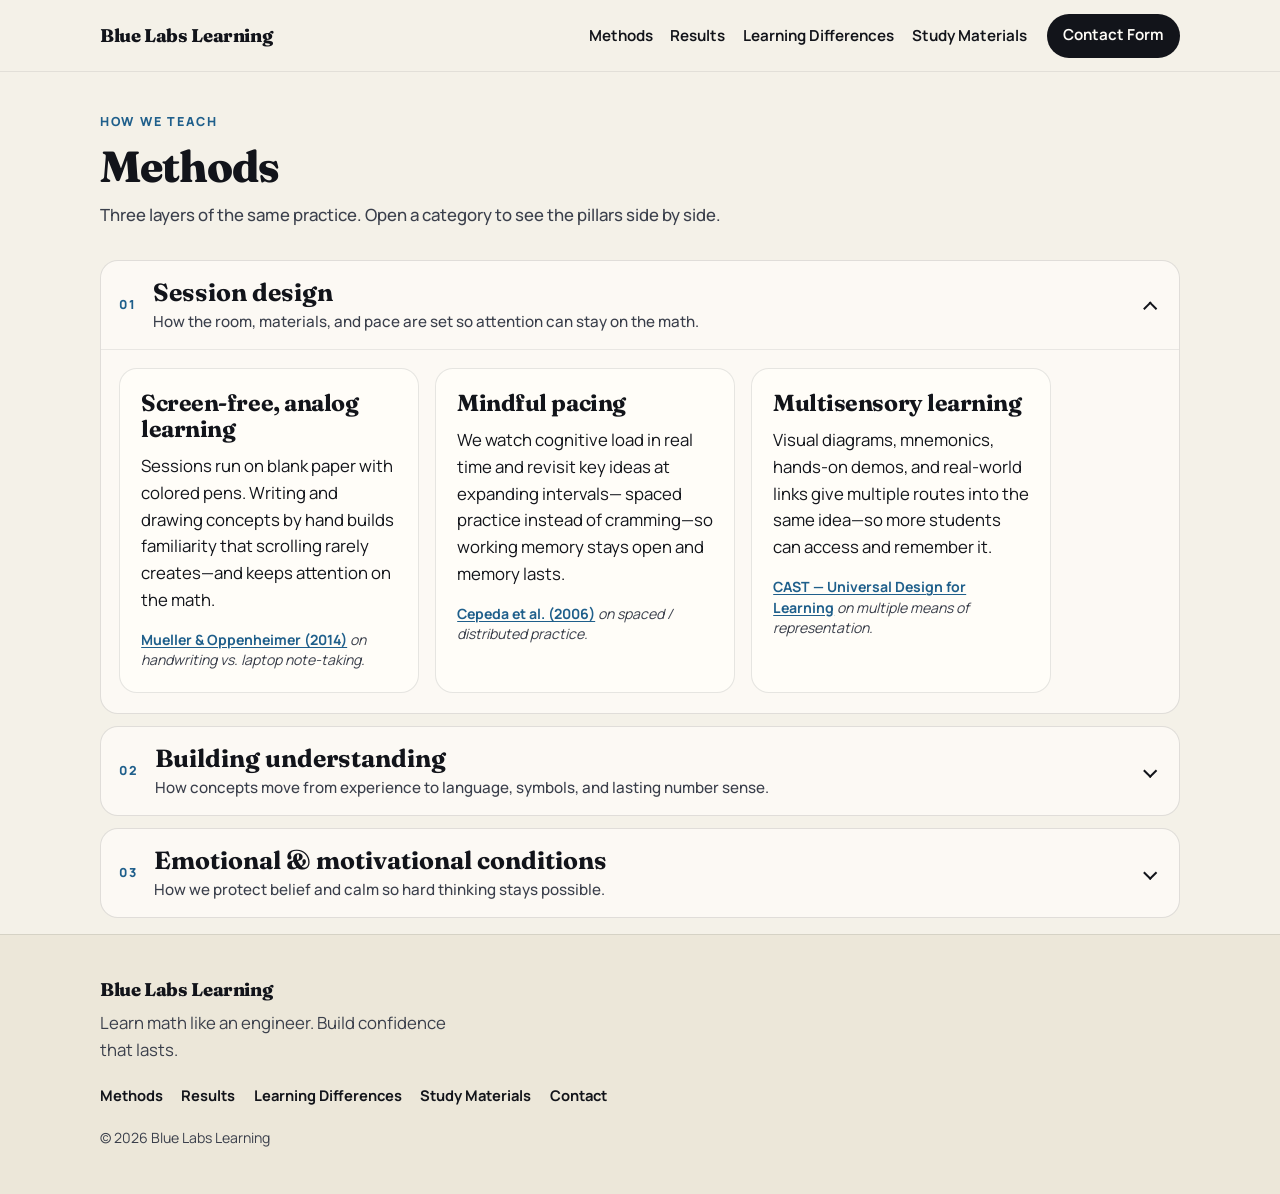
==== methods.html @ 144d9875 "Initial Blue Labs Learning site. Static homepage and methods page with path-to-fluency section, read" ====
<!doctype html>
<html lang="en">
  <head>
    <meta charset="UTF-8" />
    <meta name="viewport" content="width=device-width, initial-scale=1.0" />
    <meta
      name="description"
      content="How Blue Labs Learning teaches math: session design, building understanding, and emotional support—research-backed methods."
    />
    <title>Methods | Blue Labs Learning</title>
    <link rel="preconnect" href="https://fonts.googleapis.com" />
    <link rel="preconnect" href="https://fonts.gstatic.com" crossorigin />
    <link
      href="https://fonts.googleapis.com/css2?family=Fraunces:opsz,wght@9..144,500;9..144,700;9..144,800&family=Manrope:wght@400;500;600;700;800&display=swap"
      rel="stylesheet"
    />
    <link rel="stylesheet" href="css/styles.css" />
  </head>
  <body>
    <header class="site-header">
      <div class="shell header-inner">
        <a class="logo" href="index.html">Blue Labs Learning</a>
        <button class="nav-toggle" type="button" aria-expanded="false" aria-controls="site-nav">
          Menu
        </button>
        <nav id="site-nav" class="site-nav" aria-label="Primary">
          <ul>
            <li><a href="methods.html" aria-current="page">Methods</a></li>
            <li><a href="index.html#results">Results</a></li>
            <li><a href="index.html#learning-differences">Learning Differences</a></li>
            <li><a href="index.html#study-materials">Study Materials</a></li>
          </ul>
          <a class="btn btn-ink btn-compact" href="index.html#contact">Contact Form</a>
        </nav>
      </div>
    </header>

    <main class="shell">
      <section class="section" aria-labelledby="methods-heading" style="padding-top: 2.5rem">
        <header class="section-head">
          <p class="eyebrow">How we teach</p>
          <h1 id="methods-heading" style="font-size: clamp(1.85rem, 3.4vw, 2.75rem)">Methods</h1>
          <p class="section-lead">
            Three layers of the same practice. Open a category to see the pillars side by side.
          </p>
        </header>

        <div class="method-groups">
          <details class="method-group" open>
            <summary class="method-group-summary">
              <span class="method-group-index">01</span>
              <span class="method-group-copy">
                <span class="method-group-title">Session design</span>
                <span class="method-group-blurb">How the room, materials, and pace are set so attention can stay on the math.</span>
              </span>
              <span class="method-group-chevron" aria-hidden="true"></span>
            </summary>
            <div class="pillar-row">
              <article class="pillar">
                <h3>Screen-free, analog learning</h3>
                <p>
                  Sessions run on blank paper with colored pens. Writing and drawing concepts by hand
                  builds familiarity that scrolling rarely creates—and keeps attention on the math.
                </p>
                <p class="pillar-note">
                  <a href="https://doi.org/10.1177/0956797614524581" target="_blank" rel="noopener">Mueller &amp; Oppenheimer (2014)</a>
                  on handwriting vs. laptop note-taking.
                </p>
              </article>
              <article class="pillar">
                <h3>Mindful pacing</h3>
                <p>
                  We watch cognitive load in real time and revisit key ideas at expanding intervals—
                  spaced practice instead of cramming—so working memory stays open and memory lasts.
                </p>
                <p class="pillar-note">
                  <a href="https://www.yorku.ca/ncepeda/publications/CPVWR2006.html" target="_blank" rel="noopener">Cepeda et al. (2006)</a>
                  on spaced / distributed practice.
                </p>
              </article>
              <article class="pillar">
                <h3>Multisensory learning</h3>
                <p>
                  Visual diagrams, mnemonics, hands-on demos, and real-world links give multiple routes
                  into the same idea—so more students can access and remember it.
                </p>
                <p class="pillar-note">
                  <a href="https://www.cast.org/impact/universal-design-for-learning-udl" target="_blank" rel="noopener">CAST — Universal Design for Learning</a>
                  on multiple means of representation.
                </p>
              </article>
            </div>
          </details>

          <details class="method-group">
            <summary class="method-group-summary">
              <span class="method-group-index">02</span>
              <span class="method-group-copy">
                <span class="method-group-title">Building understanding</span>
                <span class="method-group-blurb">How concepts move from experience to language, symbols, and lasting number sense.</span>
              </span>
              <span class="method-group-chevron" aria-hidden="true"></span>
            </summary>
            <div class="pillar-row">
              <article class="pillar">
                <h3>Concrete → Abstract (CRA)</h3>
                <p>
                  We move from hands-on models to drawings and graphs, then to symbols—so notation
                  stands for something students have already built and seen.
                </p>
                <p class="pillar-note">
                  <a href="https://doi.org/10.1177/1053451214560890" target="_blank" rel="noopener">Agrawal &amp; Morin (2016)</a>
                  on the CRA instructional sequence.
                </p>
              </article>
              <article class="pillar">
                <h3>Flexible Number Sense</h3>
                <p>
                  Real-world examples give numbers a job to do—boosting motivation and helping students
                  choose strategies instead of treating math as arbitrary rules.
                </p>
                <p class="pillar-note">
                  <a href="https://www.nctm.org/Standards-and-Positions/Principles-and-Standards/" target="_blank" rel="noopener">NCTM Principles &amp; Standards</a>
                  on number and operations sense.
                </p>
              </article>
              <article class="pillar">
                <h3>Learn the Language of Mathematics</h3>
                <p>
                  Visual–verbal links help students decode notation, talk through reasoning, and feel
                  fluent in how mathematics is written, spoken, and shared in class.
                </p>
                <p class="pillar-note">
                  <a href="https://doi.org/10.1023/A:1012737223465" target="_blank" rel="noopener">Moschkovich (2002)</a>
                  on academic mathematical discourse.
                </p>
              </article>
              <article class="pillar">
                <h3>Explain it back</h3>
                <p>
                  Concepts are taught so students can restate them in plain language. If they can teach
                  it back, the idea is understood—not just memorized for the moment.
                </p>
                <p class="pillar-note">
                  <a href="https://www.scotthyoung.com/blog/the-feynman-technique-explained/" target="_blank" rel="noopener">Feynman Technique</a>
                  (after Feynman; popularized by Scott H. Young).
                </p>
              </article>
            </div>
          </details>

          <details class="method-group">
            <summary class="method-group-summary">
              <span class="method-group-index">03</span>
              <span class="method-group-copy">
                <span class="method-group-title">Emotional &amp; motivational conditions</span>
                <span class="method-group-blurb">How we protect belief and calm so hard thinking stays possible.</span>
              </span>
              <span class="method-group-chevron" aria-hidden="true"></span>
            </summary>
            <div class="pillar-row">
              <article class="pillar">
                <h3>Guided Discovery</h3>
                <p>
                  Students work problems hard enough to stretch thinking, with support that keeps
                  motivation high—discovery with scaffolding, not formulas dropped cold.
                </p>
                <p class="pillar-note">
                  <a href="https://doi.org/10.1007/s10648-012-9199-6" target="_blank" rel="noopener">Kapur (2012)</a>
                  on productive failure / guided struggle.
                </p>
              </article>
              <article class="pillar">
                <h3>Growth Mindset</h3>
                <p>
                  We dismantle “I’m not a math person,” praise strategy and effort, and treat mistakes as
                  data—building confidence students can measure in how they approach hard problems.
                </p>
                <p class="pillar-note">
                  <a href="https://www.mindsetworks.com/science/" target="_blank" rel="noopener">Dweck — Mindset research overview</a>
                  (Stanford; <em>Mindset</em>, 2006).
                </p>
              </article>
              <article class="pillar">
                <h3>Math Anxiety Support</h3>
                <p>
                  Anxiety can steal working-memory space when students need it most. Sessions stay
                  low-stress and encouraging so thinking can reopen and learning can stick.
                </p>
                <p class="pillar-note">
                  <a href="https://doi.org/10.1037/0096-3445.130.2.224" target="_blank" rel="noopener">Ashcraft &amp; Kirk (2001)</a>
                  on math anxiety and working memory.
                </p>
              </article>
            </div>
          </details>
        </div>
      </section>
    </main>

    <footer class="site-footer">
      <div class="shell footer-inner">
        <div>
          <p class="logo footer-logo">Blue Labs Learning</p>
          <p class="footer-tag">Learn math like an engineer. Build confidence that lasts.</p>
        </div>
        <nav aria-label="Footer">
          <a href="methods.html">Methods</a>
          <a href="index.html#results">Results</a>
          <a href="index.html#learning-differences">Learning Differences</a>
          <a href="index.html#study-materials">Study Materials</a>
          <a href="index.html#contact">Contact</a>
        </nav>
        <p class="copyright">© <span data-year></span> Blue Labs Learning</p>
      </div>
    </footer>
    <script src="js/script.js"></script>
  </body>
</html>
---- css/styles.css ----
:root {
  --ink: #12141a;
  --ink-soft: #3a3f4b;
  --paper: #f4f1e8;
  --paper-deep: #ebe6d8;
  --blueprint: #1f5f8b;
  --blueprint-deep: #143d5c;
  --white: #fffdf8;
  --shadow: 0 18px 40px rgba(18, 20, 26, 0.08);
  --radius: 18px;
  --shell: min(1080px, calc(100% - 2.5rem));
  --font-display: "Fraunces", Georgia, serif;
  --font-body: "Manrope", system-ui, sans-serif;
}

*,
*::before,
*::after {
  box-sizing: border-box;
}

html {
  scroll-behavior: smooth;
}

body {
  margin: 0;
  color: var(--ink);
  font-family: var(--font-body);
  font-size: 1.05rem;
  line-height: 1.6;
  background: var(--paper);
  min-height: 100vh;
}

.shell {
  width: var(--shell);
  margin-inline: auto;
}

a {
  color: inherit;
}

img {
  max-width: 100%;
  height: auto;
  display: block;
}

h1,
h2,
h3 {
  font-family: var(--font-display);
  line-height: 1.12;
  letter-spacing: -0.02em;
  margin: 0 0 0.65rem;
  font-weight: 700;
}

h1 {
  font-size: clamp(2.4rem, 6vw, 4.35rem);
  font-weight: 800;
}

h2 {
  font-size: clamp(1.85rem, 3.4vw, 2.75rem);
}

h3 {
  font-size: clamp(1.2rem, 2vw, 1.45rem);
}

p {
  margin: 0 0 1rem;
}

.eyebrow {
  margin: 0 0 0.65rem;
  font-size: 0.78rem;
  font-weight: 800;
  letter-spacing: 0.14em;
  text-transform: uppercase;
  color: var(--blueprint);
}

.section-lead,
.hero-lead {
  max-width: 65ch;
  color: var(--ink-soft);
  font-weight: 500;
}

.section {
  padding: 4.5rem 0 1rem;
}

.section-head {
  margin-bottom: 2rem;
}

/* Header */
.site-header {
  position: sticky;
  top: 0;
  z-index: 20;
  backdrop-filter: blur(10px);
  background: rgba(244, 241, 232, 0.9);
  border-bottom: 1px solid rgba(18, 20, 26, 0.08);
}

.header-inner {
  display: flex;
  align-items: center;
  justify-content: space-between;
  gap: 1rem;
  padding: 0.85rem 0;
}

.logo {
  font-family: var(--font-display);
  font-weight: 800;
  font-size: 1.15rem;
  text-decoration: none;
  letter-spacing: -0.02em;
}

.nav-toggle {
  display: none;
  border: 1.5px solid var(--ink);
  background: var(--white);
  border-radius: 999px;
  padding: 0.4rem 0.85rem;
  font: inherit;
  font-weight: 700;
  cursor: pointer;
}

.site-nav {
  display: flex;
  align-items: center;
  gap: 1.25rem;
}

.site-nav ul {
  display: flex;
  gap: 1.1rem;
  list-style: none;
  margin: 0;
  padding: 0;
}

.site-nav a {
  text-decoration: none;
  font-weight: 650;
  font-size: 0.95rem;
}

.site-nav a:hover {
  color: var(--blueprint);
}

/* Buttons */
.btn {
  display: inline-flex;
  align-items: center;
  justify-content: center;
  gap: 0.35rem;
  border-radius: 999px;
  padding: 0.78rem 1.25rem;
  font-weight: 800;
  text-decoration: none;
  border: 1.5px solid transparent;
  cursor: pointer;
  transition: transform 160ms ease, background 160ms ease, color 160ms ease;
}

.btn:hover {
  transform: translateY(-2px);
}

.btn-primary {
  background: var(--blueprint-deep);
  color: var(--white);
}

.btn-ghost {
  background: transparent;
  border-color: var(--ink);
  color: var(--ink);
}

.btn-ink {
  background: var(--ink);
  color: var(--white);
}

.btn-compact {
  padding: 0.55rem 0.95rem;
  font-size: 0.88rem;
}

.button-row {
  display: flex;
  flex-wrap: wrap;
  gap: 0.75rem;
  margin-top: 1.5rem;
}

/* Hero */
.hero {
  padding: 3.25rem 0 1.75rem;
  background: var(--paper);
}

.hero-layout {
  display: grid;
  grid-template-columns: minmax(0, 1.2fr) minmax(0, 0.8fr);
  gap: 2rem;
  align-items: center;
}

.hero-sub {
  font-family: var(--font-display);
  font-size: clamp(1.2rem, 2.4vw, 1.7rem);
  font-weight: 500;
  color: var(--blueprint-deep);
  margin: 0.35rem 0 1rem;
  max-width: 28ch;
}

.hero-lead {
  font-size: 1.08rem;
}

.hero-art {
  display: grid;
  place-items: center;
}

.hero-emblem {
  width: min(100%, 480px);
  height: auto;
  border-radius: 14px;
  filter: grayscale(1);
}

/* Validation */
.validation {
  padding: 0.35rem 0 2rem;
}

.validation-list {
  list-style: none;
  margin: 0;
  padding: 1.35rem 1.25rem;
  display: grid;
  grid-template-columns: repeat(4, 1fr);
  gap: 1rem;
  background: rgba(255, 253, 248, 0.88);
  border: 1px solid rgba(18, 20, 26, 0.12);
  border-radius: var(--radius);
  box-shadow: var(--shadow);
}

.validation-list li {
  display: grid;
  gap: 0.4rem;
  align-content: start;
  justify-items: start;
}

.validation-list strong {
  font-family: var(--font-display);
  font-size: 1.1rem;
  font-weight: 700;
}

.validation-list span {
  color: var(--ink-soft);
  font-size: 0.92rem;
}

.hand-icon {
  width: 3.5rem;
  height: 3.5rem;
  object-fit: contain;
  object-position: center;
  margin-bottom: 0.15rem;
  display: block;
}

/* Stages */
.stage-grid {
  display: grid;
  grid-template-columns: repeat(3, 1fr);
  gap: 1rem;
}

.stage-card {
  background: rgba(255, 253, 248, 0.9);
  border: 1px solid rgba(18, 20, 26, 0.12);
  border-radius: var(--radius);
  padding: 1.35rem 1.25rem 1.4rem;
  box-shadow: var(--shadow);
}

.stage-meta {
  margin: 0 0 0.55rem;
  font-size: 0.78rem;
  font-weight: 800;
  letter-spacing: 0.08em;
  text-transform: uppercase;
  color: var(--blueprint);
}

.stage-card p {
  color: var(--ink-soft);
}

.stage-card ul {
  margin: 0.85rem 0 0;
  padding-left: 1.1rem;
  color: var(--ink);
  font-weight: 600;
  font-size: 0.95rem;
}

.stage-card li + li {
  margin-top: 0.35rem;
}

/* Homepage method path */
.method-path-wrap {
  position: relative;
  margin: 0 0 2.25rem;
}

.method-path {
  list-style: none;
  margin: 0;
  padding: 1.1rem 0 0.5rem;
  display: grid;
  grid-template-columns: repeat(5, 1fr);
  gap: 0.75rem;
  position: relative;
  z-index: 1;
}

.method-path-trail {
  position: absolute;
  pointer-events: none;
  z-index: 0;
  overflow: visible;
}

.method-path-trail path {
  fill: none;
  stroke: rgba(18, 20, 26, 0.38);
  stroke-width: 2.4;
  stroke-dasharray: 5 9;
  stroke-linecap: round;
  stroke-linejoin: round;
}

.method-path-trail-h {
  display: block;
  left: 1%;
  width: 98%;
  top: 0.2rem;
  height: 4.6rem;
}

.method-path-trail-v {
  display: none;
}

.method-path-stop {
  position: relative;
  z-index: 1;
  display: grid;
  justify-items: center;
  gap: 0.45rem;
  text-align: center;
}

.method-path-num {
  width: 2.1rem;
  height: 2.1rem;
  border-radius: 50%;
  display: grid;
  place-items: center;
  background: var(--white);
  border: 2px solid var(--ink);
  font-family: var(--font-display);
  font-weight: 700;
  font-size: 0.95rem;
  line-height: 1;
}

.method-path-icon {
  width: 2.75rem;
  height: 2.75rem;
  object-fit: contain;
}

.method-path-title {
  font-family: var(--font-display);
  font-size: 0.95rem;
  font-weight: 700;
  line-height: 1.2;
  max-width: 9ch;
}

.method-detail-list {
  list-style: none;
  margin: 0 0 1.5rem;
  padding: 0;
  display: grid;
  gap: 1.15rem;
}

.method-detail-list li {
  padding: 0 0 1.15rem;
  border-bottom: 1px solid rgba(18, 20, 26, 0.12);
}

.method-detail-list li:last-child {
  border-bottom: 0;
  padding-bottom: 0;
}

.method-detail-list h3 {
  display: flex;
  align-items: center;
  gap: 0.65rem;
  margin-bottom: 0.4rem;
}

.method-detail-num {
  flex: 0 0 auto;
  width: 1.7rem;
  height: 1.7rem;
  border-radius: 50%;
  display: grid;
  place-items: center;
  border: 1.5px solid var(--ink);
  font-size: 0.85rem;
  font-weight: 700;
  line-height: 1;
}

.method-detail-list p {
  margin: 0;
  color: var(--ink-soft);
  max-width: 68ch;
}

/* Methods page accordion */
.method-groups {
  display: grid;
  gap: 0.75rem;
}

.method-group {
  border: 1px solid rgba(18, 20, 26, 0.12);
  border-radius: var(--radius);
  background: rgba(255, 253, 248, 0.72);
  overflow: hidden;
}

.method-group-summary {
  list-style: none;
  cursor: pointer;
  display: grid;
  grid-template-columns: auto 1fr auto;
  gap: 0.85rem 1rem;
  align-items: center;
  padding: 1.05rem 1.15rem;
}

.method-group-summary::-webkit-details-marker {
  display: none;
}

.method-group-index {
  font-size: 0.78rem;
  font-weight: 800;
  letter-spacing: 0.14em;
  text-transform: uppercase;
  color: var(--blueprint);
}

.method-group-copy {
  display: grid;
  gap: 0.2rem;
  min-width: 0;
}

.method-group-title {
  font-family: var(--font-display);
  font-size: clamp(1.2rem, 2.2vw, 1.55rem);
  font-weight: 700;
  line-height: 1.2;
}

.method-group-blurb {
  color: var(--ink-soft);
  font-size: 0.95rem;
  font-weight: 500;
  line-height: 1.4;
}

.method-group-chevron {
  width: 0.65rem;
  height: 0.65rem;
  border-right: 2px solid var(--ink);
  border-bottom: 2px solid var(--ink);
  transform: rotate(45deg);
  transition: transform 160ms ease;
  margin-right: 0.35rem;
}

.method-group[open] .method-group-chevron {
  transform: rotate(-135deg);
  margin-top: 0.35rem;
}

.method-group[open] .method-group-summary {
  border-bottom: 1px solid rgba(18, 20, 26, 0.08);
}

.pillar-row {
  display: flex;
  gap: 1rem;
  padding: 1.1rem 1.15rem 1.25rem;
  overflow-x: auto;
  scroll-snap-type: x mandatory;
  -webkit-overflow-scrolling: touch;
}

.pillar-row .pillar {
  flex: 0 0 min(300px, 78vw);
  scroll-snap-align: start;
  background: var(--white);
}

/* Pillars */
.pillar-grid {
  display: grid;
  grid-template-columns: repeat(2, 1fr);
  gap: 1rem;
}

.pillar {
  padding: 1.35rem 1.3rem;
  border-radius: var(--radius);
  background: rgba(255, 253, 248, 0.86);
  border: 1px solid rgba(18, 20, 26, 0.1);
}

.pillar p:last-child {
  margin-bottom: 0;
}

.pillar-note {
  font-size: 0.88rem;
  color: var(--ink-soft);
  font-style: italic;
  line-height: 1.45;
}

.pillar-note a {
  color: var(--blueprint);
  font-style: normal;
  font-weight: 700;
  text-underline-offset: 2px;
}

.pillar-note a:hover {
  color: var(--blueprint-deep);
}

/* Full-width latter sections */
.full-band {
  width: 100%;
  max-width: none;
  padding: 3.5rem 0;
  margin-top: 2rem;
  background: rgba(255, 253, 248, 0.55);
  border-top: 1px solid rgba(18, 20, 26, 0.08);
  border-bottom: 1px solid rgba(18, 20, 26, 0.08);
}

.full-band + .full-band {
  margin-top: 0;
  border-top: 0;
}

.materials-band,
.contact-band {
  background: rgba(235, 230, 216, 0.42);
}

.testimonials-band {
  background: rgba(255, 253, 248, 0.58);
}


/* LD callout — original two-column band */
.band {
  padding-top: 3rem;
}

.band-grid {
  display: grid;
  grid-template-columns: 1.35fr 0.65fr;
  gap: 1.5rem;
  align-items: center;
  padding: 1.75rem 1.5rem;
  border-radius: calc(var(--radius) + 4px);
  background: linear-gradient(135deg, rgba(31, 95, 139, 0.1), rgba(255, 253, 248, 0.92));
  border: 1px solid rgba(31, 95, 139, 0.2);
  max-width: none;
  width: 100%;
}

.band-grid-copy {
  grid-template-columns: 1fr;
}

.band-grid .photo-placeholder {
  max-width: 220px;
  margin-inline: auto;
  width: 100%;
}

/* Tutor — copy left, photo right */
.tutor-panel {
  display: grid;
  grid-template-columns: 1fr 220px;
  gap: 1.5rem;
  align-items: center;
  padding: 1.6rem 1.5rem;
  border-radius: var(--radius);
  background: var(--white);
  border: 1px solid rgba(18, 20, 26, 0.12);
  box-shadow: var(--shadow);
  max-width: none;
  width: 100%;
}

.photo-placeholder {
  aspect-ratio: 4 / 5;
  width: 100%;
  border-radius: 14px;
  border: 2px dashed rgba(18, 20, 26, 0.35);
  background: repeating-linear-gradient(
    -45deg,
    rgba(31, 95, 139, 0.06),
    rgba(31, 95, 139, 0.06) 8px,
    rgba(255, 253, 248, 0.9) 8px,
    rgba(255, 253, 248, 0.9) 16px
  );
  display: grid;
  place-items: center;
  color: var(--ink-soft);
  font-weight: 800;
  letter-spacing: 0.08em;
  text-transform: uppercase;
  font-size: 0.8rem;
}

.tutor-role {
  margin-top: -0.25rem;
  font-weight: 700;
  color: var(--blueprint);
}

/* Testimonials */
.quote-grid {
  display: grid;
  grid-template-columns: repeat(3, 1fr);
  gap: 1rem;
  width: 100%;
}

.quote-card {
  margin: 0;
  padding: 1.25rem 1.2rem;
  border-radius: var(--radius);
  background: var(--white);
  border: 1px solid rgba(18, 20, 26, 0.12);
  box-shadow: var(--shadow);
}

.quote-card p {
  font-family: var(--font-display);
  font-size: 1.12rem;
  font-weight: 500;
  line-height: 1.35;
  margin: 0 0 0.85rem;
}

.quote-card footer {
  color: var(--ink-soft);
  font-size: 0.9rem;
  font-weight: 650;
}

/* Contact — full shell width after study materials */
.contact-form {
  width: 100%;
  max-width: none;
  padding: 1.5rem;
  border-radius: var(--radius);
  background: rgba(255, 253, 248, 0.95);
  border: 1px solid rgba(18, 20, 26, 0.12);
  box-shadow: var(--shadow);
}

.form-grid {
  display: grid;
  grid-template-columns: 1fr 1fr;
  gap: 0.95rem 1rem;
  margin-bottom: 1.15rem;
}

.form-grid label,
.form-grid fieldset {
  display: grid;
  gap: 0.35rem;
  font-weight: 700;
  font-size: 0.92rem;
}

.span-2 {
  grid-column: 1 / -1;
}

.form-grid input,
.form-grid select,
.form-grid textarea {
  width: 100%;
  border: 1.5px solid rgba(18, 20, 26, 0.22);
  border-radius: 10px;
  padding: 0.65rem 0.75rem;
  font: inherit;
  font-weight: 500;
  background: #fff;
  color: var(--ink);
}

.form-grid fieldset {
  border: 0;
  margin: 0;
  padding: 0;
}

.form-grid legend {
  font-weight: 700;
  margin-bottom: 0.35rem;
}

.choice-row {
  display: flex;
  flex-wrap: wrap;
  gap: 0.65rem 1rem;
}

.choice {
  display: inline-flex !important;
  align-items: center;
  gap: 0.4rem;
  font-weight: 600 !important;
  grid-template-columns: none !important;
}

.form-note {
  margin: 0.75rem 0 0;
  color: var(--ink-soft);
  font-size: 0.92rem;
}

/* Footer */
.site-footer {
  padding: 2.5rem 0 2.75rem;
  border-top: 1px solid rgba(18, 20, 26, 0.1);
  background: rgba(235, 230, 216, 0.85);
}

.footer-inner {
  display: grid;
  gap: 1.25rem;
}

.footer-logo {
  margin: 0 0 0.35rem;
}

.footer-tag {
  margin: 0;
  color: var(--ink-soft);
  max-width: 36ch;
}

.site-footer nav {
  display: flex;
  flex-wrap: wrap;
  gap: 0.75rem 1.15rem;
}

.site-footer nav a {
  text-decoration: none;
  font-weight: 700;
  font-size: 0.92rem;
}

.copyright {
  margin: 0;
  font-size: 0.88rem;
  color: var(--ink-soft);
}

@media (max-width: 900px) {
  .nav-toggle {
    display: inline-flex;
  }

  .site-nav {
    display: none;
    position: absolute;
    left: 1.25rem;
    right: 1.25rem;
    top: calc(100% + 0.35rem);
    flex-direction: column;
    align-items: stretch;
    gap: 0.85rem;
    padding: 1rem;
    background: var(--white);
    border: 1px solid rgba(18, 20, 26, 0.12);
    border-radius: 14px;
    box-shadow: var(--shadow);
  }

  .site-nav.open {
    display: flex;
  }

  .site-nav ul {
    flex-direction: column;
    gap: 0.65rem;
  }

  .validation-list {
    grid-template-columns: 1fr 1fr;
  }

  .method-path {
    grid-template-columns: 1fr;
    gap: 1.1rem;
    padding: 0.35rem 0 0.35rem 0.35rem;
  }

  .method-path-trail-h {
    display: none;
  }

  .method-path-trail-v {
    display: block;
    left: 0.15rem;
    top: 0.5rem;
    bottom: 0.5rem;
    width: 2.6rem;
    height: auto;
  }

  .method-path-stop {
    grid-template-columns: 2.1rem 2.75rem 1fr;
    justify-items: start;
    align-items: center;
    text-align: left;
    gap: 0.75rem;
  }

  .method-path-title {
    max-width: none;
  }

  .hero-layout,
  .stage-grid,
  .pillar-grid,
  .quote-grid,
  .form-grid,
  .band-grid,
  .tutor-panel {
    grid-template-columns: 1fr;
  }

  .band-grid .photo-placeholder,
  .tutor-panel .photo-placeholder {
    max-width: 220px;
    justify-self: start;
  }
}

@media (prefers-reduced-motion: reduce) {
  html {
    scroll-behavior: auto;
  }

  .btn:hover {
    transform: none;
  }
}
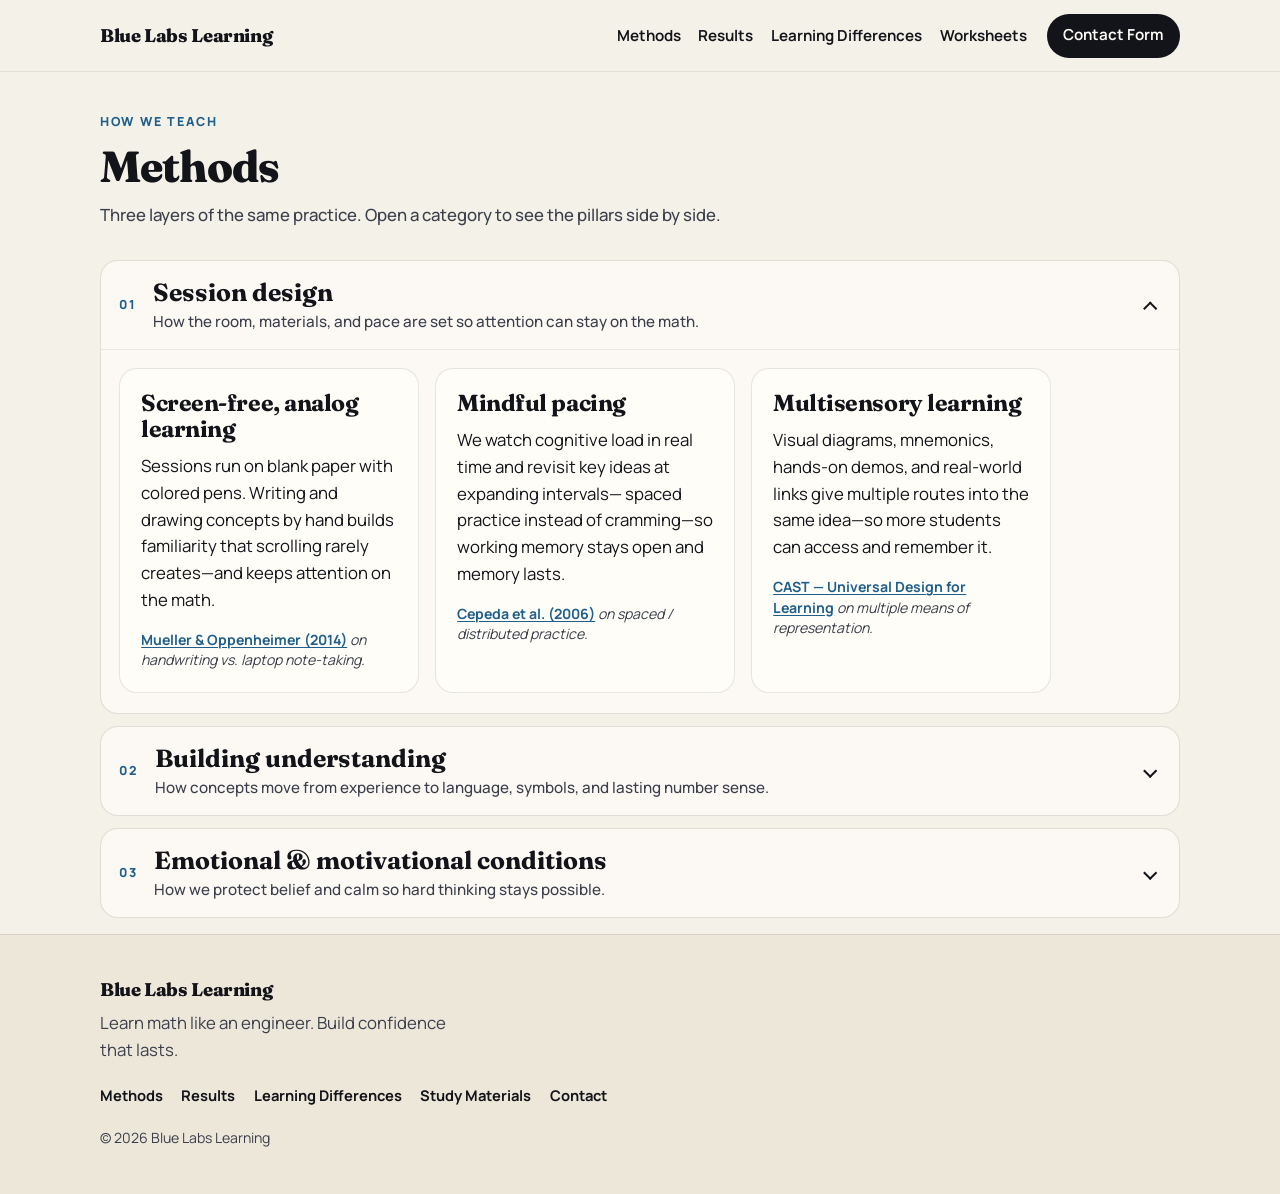
==== commit 10dfc8b7: "Add worksheets page and refresh homepage methods, hero, and materials. Co-authored-by: Cursor <curso" ====
--- a/methods.html
+++ b/methods.html
@@ -28,7 +28,7 @@
             <li><a href="methods.html" aria-current="page">Methods</a></li>
             <li><a href="index.html#results">Results</a></li>
             <li><a href="index.html#learning-differences">Learning Differences</a></li>
-            <li><a href="index.html#study-materials">Study Materials</a></li>
+            <li><a href="worksheets.html">Worksheets</a></li>
           </ul>
           <a class="btn btn-ink btn-compact" href="index.html#contact">Contact Form</a>
         </nav>
--- a/css/styles.css
+++ b/css/styles.css
@@ -330,6 +330,30 @@
   margin-top: 0.35rem;
 }
 
+.stage-worksheets {
+  margin: 1rem 0 0;
+  padding-top: 0.85rem;
+  border-top: 1px solid rgba(18, 20, 26, 0.1);
+  font-size: 0.88rem;
+  font-weight: 600;
+}
+
+.stage-worksheets a {
+  text-decoration: none;
+  color: var(--blueprint);
+}
+
+.stage-worksheets a:hover {
+  color: var(--blueprint-deep);
+  text-decoration: underline;
+  text-underline-offset: 2px;
+}
+
+.stage-worksheets-sep {
+  margin: 0 0.35rem;
+  color: rgba(18, 20, 26, 0.35);
+}
+
 /* Homepage method path */
 .method-path-wrap {
   position: relative;
@@ -367,8 +391,8 @@
   display: block;
   left: 1%;
   width: 98%;
-  top: 0.2rem;
-  height: 4.6rem;
+  top: 5.85rem;
+  height: 3.2rem;
 }
 
 .method-path-trail-v {
@@ -380,13 +404,20 @@
   z-index: 1;
   display: grid;
   justify-items: center;
-  gap: 0.45rem;
+  gap: 0.55rem;
   text-align: center;
 }
 
+.method-path-marker {
+  display: flex;
+  flex-direction: column;
+  align-items: center;
+  gap: 0.4rem;
+}
+
 .method-path-num {
-  width: 2.1rem;
-  height: 2.1rem;
+  width: 2.35rem;
+  height: 2.35rem;
   border-radius: 50%;
   display: grid;
   place-items: center;
@@ -399,8 +430,8 @@
 }
 
 .method-path-icon {
-  width: 2.75rem;
-  height: 2.75rem;
+  width: 5.25rem;
+  height: 5.25rem;
   object-fit: contain;
 }
 
@@ -451,9 +482,32 @@
 }
 
 .method-detail-list p {
-  margin: 0;
-  color: var(--ink-soft);
-  max-width: 68ch;
+  margin: 0 0 0.55rem;
+  color: var(--ink-soft);
+}
+
+.method-detail-list p:last-child {
+  margin-bottom: 0;
+}
+
+.method-detail-list .method-detail-acronym {
+  margin: -0.15rem 0 0.55rem;
+  font-size: 0.88rem;
+  font-weight: 700;
+  letter-spacing: 0.02em;
+  color: var(--blueprint);
+}
+
+.method-detail-list .pillar-note {
+  margin-top: 0.15rem;
+  font-size: 0.84rem;
+  font-weight: 400;
+  color: rgba(58, 63, 75, 0.72);
+}
+
+.method-detail-list .pillar-note a {
+  font-weight: 600;
+  color: rgba(31, 95, 139, 0.85);
 }
 
 /* Methods page accordion */
@@ -604,6 +658,55 @@
 
 .testimonials-band {
   background: rgba(255, 253, 248, 0.58);
+}
+
+.worksheet-grid {
+  display: grid;
+  gap: 1.25rem;
+  margin-bottom: 2rem;
+}
+
+.worksheet-band {
+  padding: 1.35rem 1.25rem 1.4rem;
+  border-radius: var(--radius);
+  background: rgba(255, 253, 248, 0.9);
+  border: 1px solid rgba(18, 20, 26, 0.12);
+  box-shadow: var(--shadow);
+}
+
+.worksheet-band h2 {
+  font-size: clamp(1.2rem, 2vw, 1.45rem);
+}
+
+.worksheet-links {
+  margin: 0.75rem 0 0;
+  padding-left: 1.1rem;
+  font-weight: 600;
+}
+
+.worksheet-links a {
+  color: var(--blueprint);
+  text-decoration: none;
+}
+
+.worksheet-links a:hover {
+  text-decoration: underline;
+  text-underline-offset: 2px;
+}
+
+.worksheet-shop-note {
+  margin: 0.85rem 0 0;
+  font-size: 0.88rem;
+  font-weight: 600;
+}
+
+.worksheet-shop-note a {
+  color: var(--ink-soft);
+  text-decoration: none;
+}
+
+.worksheet-shop-note a:hover {
+  color: var(--blueprint);
 }
 
 
@@ -763,17 +866,24 @@
 }
 
 .choice-row {
-  display: flex;
-  flex-wrap: wrap;
-  gap: 0.65rem 1rem;
+  display: grid;
+  grid-template-columns: repeat(3, 1fr);
+  gap: 0.65rem;
+  width: 100%;
 }
 
 .choice {
   display: inline-flex !important;
   align-items: center;
+  justify-content: center;
   gap: 0.4rem;
   font-weight: 600 !important;
   grid-template-columns: none !important;
+  width: 100%;
+  padding: 0.65rem 0.75rem;
+  border: 1.5px solid rgba(18, 20, 26, 0.22);
+  border-radius: 10px;
+  background: #fff;
 }
 
 .form-note {
@@ -868,17 +978,17 @@
 
   .method-path-trail-v {
     display: block;
-    left: 0.15rem;
-    top: 0.5rem;
-    bottom: 0.5rem;
+    left: 2.4rem;
+    top: 1.5rem;
+    bottom: 1.5rem;
     width: 2.6rem;
     height: auto;
   }
 
   .method-path-stop {
-    grid-template-columns: 2.1rem 2.75rem 1fr;
+    grid-template-columns: 5.25rem 1fr;
     justify-items: start;
-    align-items: center;
+    align-items: start;
     text-align: left;
     gap: 0.75rem;
   }
@@ -897,6 +1007,10 @@
     grid-template-columns: 1fr;
   }
 
+  .choice-row {
+    grid-template-columns: 1fr;
+  }
+
   .band-grid .photo-placeholder,
   .tutor-panel .photo-placeholder {
     max-width: 220px;
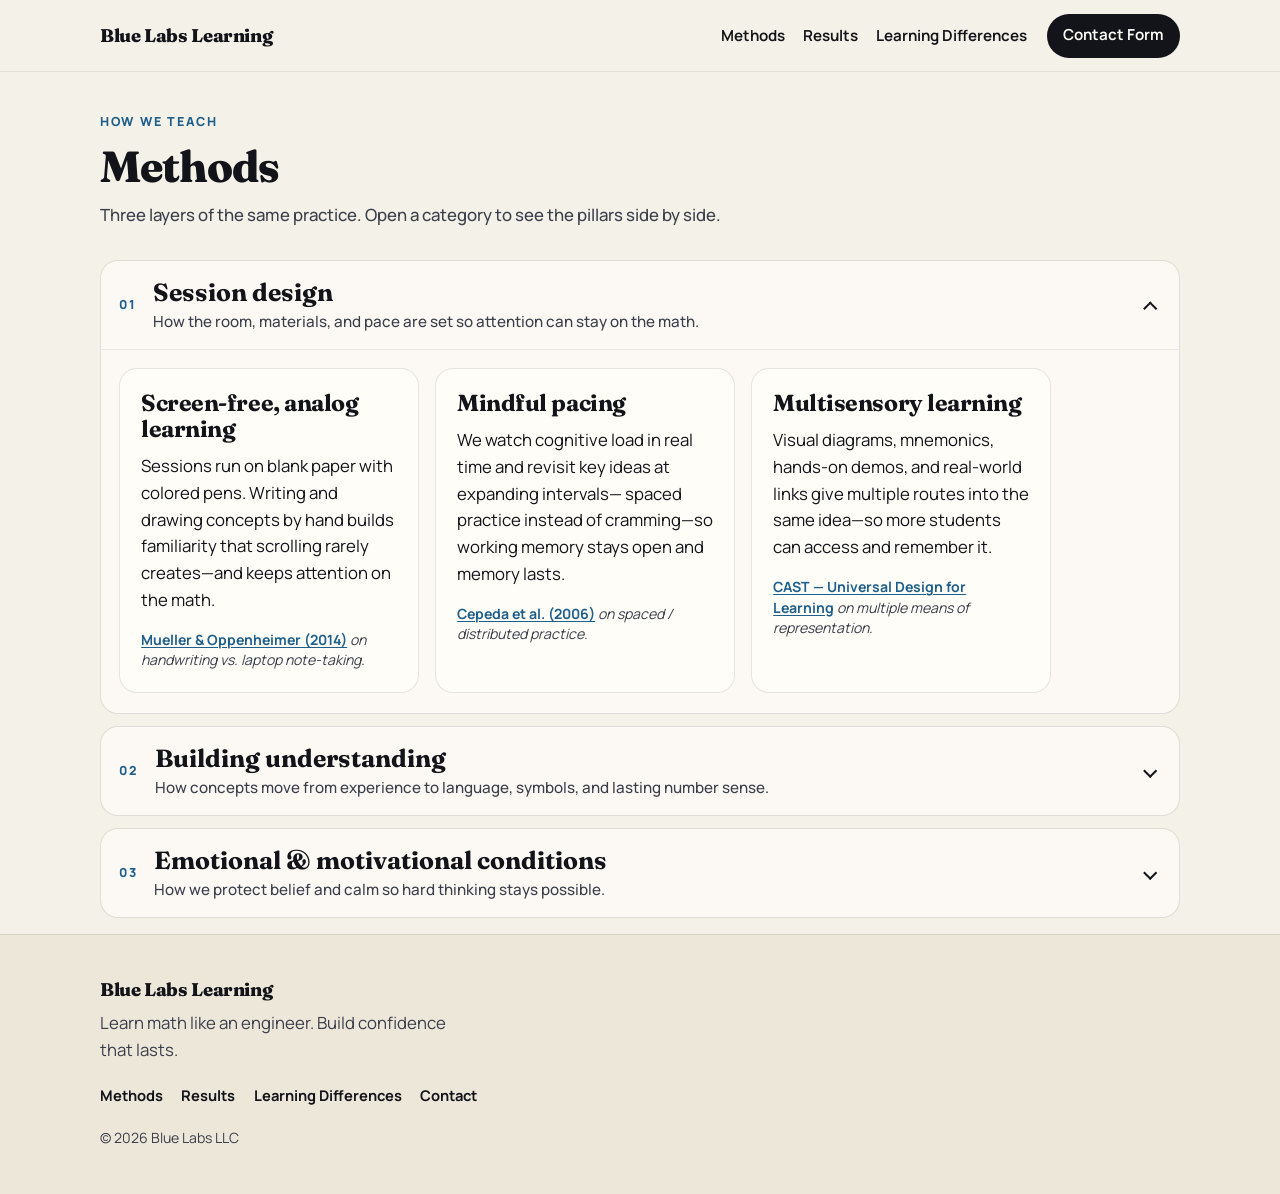
==== commit fd70085b: "Update homepage with tutor polaroid, bio, testimonials, and contact email. Co-authored-by: Cursor <c" ====
--- a/methods.html
+++ b/methods.html
@@ -28,7 +28,6 @@
             <li><a href="methods.html" aria-current="page">Methods</a></li>
             <li><a href="index.html#results">Results</a></li>
             <li><a href="index.html#learning-differences">Learning Differences</a></li>
-            <li><a href="worksheets.html">Worksheets</a></li>
           </ul>
           <a class="btn btn-ink btn-compact" href="index.html#contact">Contact Form</a>
         </nav>
@@ -208,10 +207,9 @@
           <a href="methods.html">Methods</a>
           <a href="index.html#results">Results</a>
           <a href="index.html#learning-differences">Learning Differences</a>
-          <a href="index.html#study-materials">Study Materials</a>
           <a href="index.html#contact">Contact</a>
         </nav>
-        <p class="copyright">© <span data-year></span> Blue Labs Learning</p>
+        <p class="copyright">© <span data-year></span> Blue Labs LLC</p>
       </div>
     </footer>
     <script src="js/script.js"></script>
--- a/css/styles.css
+++ b/css/styles.css
@@ -245,6 +245,13 @@
   filter: grayscale(1);
 }
 
+.hero-polaroid {
+  width: min(100%, 420px);
+  height: auto;
+  display: block;
+  filter: drop-shadow(0 10px 22px rgba(18, 20, 26, 0.16));
+}
+
 /* Validation */
 .validation {
   padding: 0.35rem 0 2rem;
@@ -741,9 +748,9 @@
 /* Tutor — copy left, photo right */
 .tutor-panel {
   display: grid;
-  grid-template-columns: 1fr 220px;
-  gap: 1.5rem;
-  align-items: center;
+  grid-template-columns: 1fr minmax(220px, 280px);
+  gap: 1.75rem;
+  align-items: start;
   padding: 1.6rem 1.5rem;
   border-radius: var(--radius);
   background: var(--white);
@@ -751,6 +758,13 @@
   box-shadow: var(--shadow);
   max-width: none;
   width: 100%;
+}
+
+.tutor-photo {
+  width: 100%;
+  height: auto;
+  display: block;
+  filter: drop-shadow(0 10px 22px rgba(18, 20, 26, 0.16));
 }
 
 .photo-placeholder {
@@ -780,12 +794,29 @@
   color: var(--blueprint);
 }
 
+.tutor-copy p:not(.tutor-role) {
+  margin: 0.7rem 0 0;
+}
+
 /* Testimonials */
-.quote-grid {
-  display: grid;
-  grid-template-columns: repeat(3, 1fr);
+.quote-carousel {
+  display: grid;
+  grid-template-columns: auto 1fr auto;
+  gap: 0.65rem;
+  align-items: center;
+  width: 100%;
+}
+
+.quote-viewport {
+  overflow: hidden;
+  min-width: 0;
+  container-type: inline-size;
+}
+
+.quote-track {
+  display: flex;
   gap: 1rem;
-  width: 100%;
+  transition: transform 0.4s ease;
 }
 
 .quote-card {
@@ -795,6 +826,8 @@
   background: var(--white);
   border: 1px solid rgba(18, 20, 26, 0.12);
   box-shadow: var(--shadow);
+  flex: 0 0 calc((100cqi - 2rem) / 3);
+  min-width: 0;
 }
 
 .quote-card p {
@@ -809,6 +842,32 @@
   color: var(--ink-soft);
   font-size: 0.9rem;
   font-weight: 650;
+}
+
+.quote-nav {
+  width: 2.35rem;
+  height: 2.35rem;
+  border-radius: 999px;
+  border: 1.5px solid rgba(18, 20, 26, 0.22);
+  background: var(--white);
+  color: var(--ink);
+  font-size: 1.85rem;
+  line-height: 1;
+  display: grid;
+  place-items: center;
+  cursor: pointer;
+  padding: 0 0 0.15rem;
+  box-shadow: var(--shadow);
+}
+
+.quote-nav:hover:not(:disabled) {
+  border-color: var(--blueprint);
+  color: var(--blueprint);
+}
+
+.quote-nav:disabled {
+  opacity: 0.35;
+  cursor: default;
 }
 
 /* Contact — full shell width after study materials */
@@ -890,6 +949,17 @@
   margin: 0.75rem 0 0;
   color: var(--ink-soft);
   font-size: 0.92rem;
+}
+
+.form-note a {
+  color: var(--blueprint);
+  font-weight: 700;
+  text-decoration: none;
+}
+
+.form-note a:hover {
+  text-decoration: underline;
+  text-underline-offset: 2px;
 }
 
 /* Footer */
@@ -1000,20 +1070,24 @@
   .hero-layout,
   .stage-grid,
   .pillar-grid,
-  .quote-grid,
   .form-grid,
   .band-grid,
   .tutor-panel {
     grid-template-columns: 1fr;
   }
 
+  .quote-card {
+    flex-basis: 100cqi;
+  }
+
   .choice-row {
     grid-template-columns: 1fr;
   }
 
   .band-grid .photo-placeholder,
-  .tutor-panel .photo-placeholder {
-    max-width: 220px;
+  .tutor-panel .photo-placeholder,
+  .tutor-panel .tutor-photo {
+    max-width: 280px;
     justify-self: start;
   }
 }
@@ -1023,7 +1097,7 @@
     scroll-behavior: auto;
   }
 
-  .btn:hover {
-    transform: none;
-  }
-}
+  .quote-track {
+    transition: none;
+  }
+}
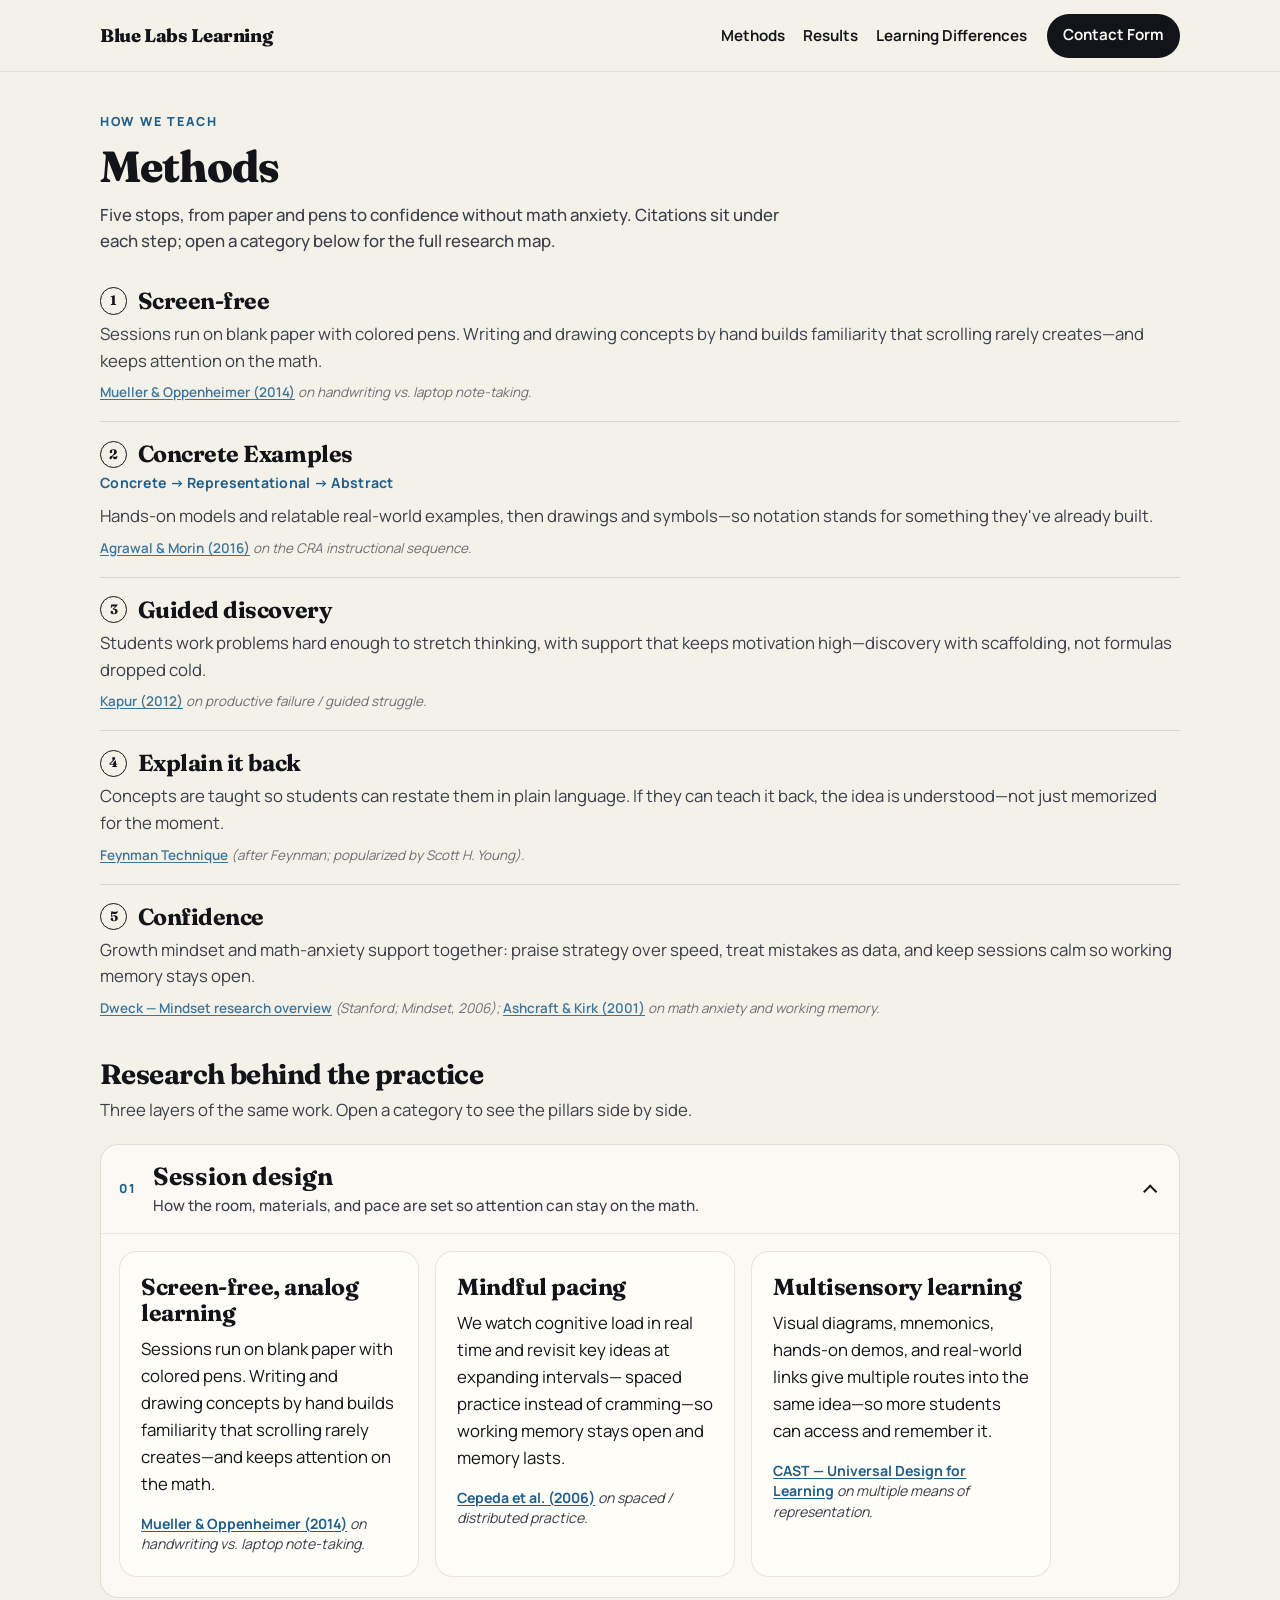
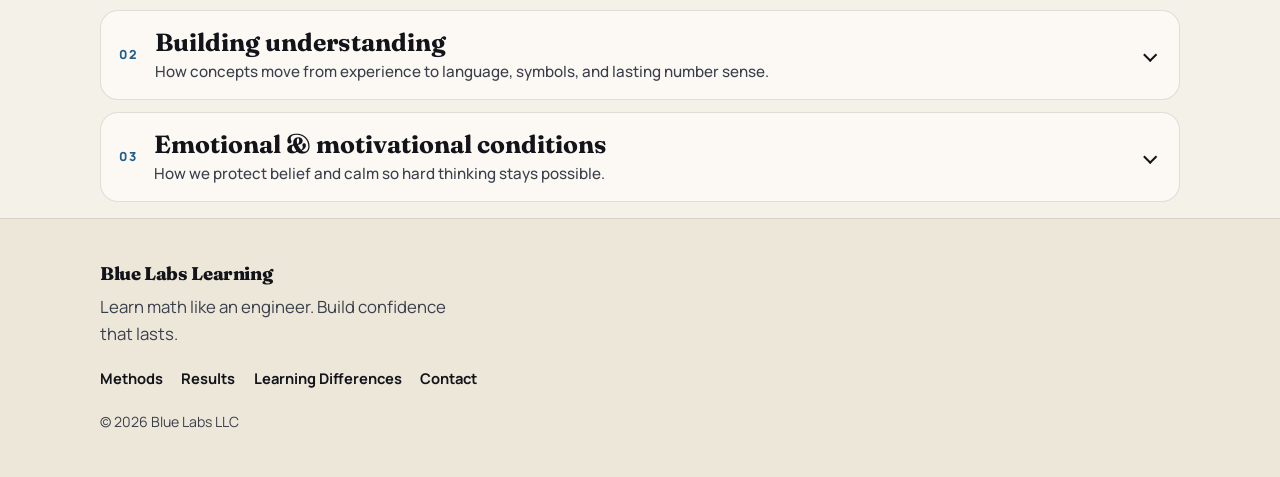
==== commit db38df6a: "Make homepage methods a glanceable path and move the write-up to Methods. Parents can scan five stop" ====
--- a/methods.html
+++ b/methods.html
@@ -40,9 +40,76 @@
           <p class="eyebrow">How we teach</p>
           <h1 id="methods-heading" style="font-size: clamp(1.85rem, 3.4vw, 2.75rem)">Methods</h1>
           <p class="section-lead">
-            Three layers of the same practice. Open a category to see the pillars side by side.
+            Five stops, from paper and pens to confidence without math anxiety. Citations sit under
+            each step; open a category below for the full research map.
           </p>
         </header>
+
+        <ol class="method-detail-list">
+          <li>
+            <h3><span class="method-detail-num">1</span> Screen-free</h3>
+            <p>
+              Sessions run on blank paper with colored pens. Writing and drawing concepts by hand
+              builds familiarity that scrolling rarely creates—and keeps attention on the math.
+            </p>
+            <p class="pillar-note">
+              <a href="https://doi.org/10.1177/0956797614524581" target="_blank" rel="noopener">Mueller &amp; Oppenheimer (2014)</a>
+              on handwriting vs. laptop note-taking.
+            </p>
+          </li>
+          <li>
+            <h3><span class="method-detail-num">2</span> Concrete Examples</h3>
+            <p class="method-detail-acronym">Concrete → Representational → Abstract</p>
+            <p>
+              Hands-on models and relatable real-world examples, then drawings and symbols—so
+              notation stands for something they've already built.
+            </p>
+            <p class="pillar-note">
+              <a href="https://doi.org/10.1177/1053451214560890" target="_blank" rel="noopener">Agrawal &amp; Morin (2016)</a>
+              on the CRA instructional sequence.
+            </p>
+          </li>
+          <li>
+            <h3><span class="method-detail-num">3</span> Guided discovery</h3>
+            <p>
+              Students work problems hard enough to stretch thinking, with support that keeps
+              motivation high—discovery with scaffolding, not formulas dropped cold.
+            </p>
+            <p class="pillar-note">
+              <a href="https://doi.org/10.1007/s10648-012-9199-6" target="_blank" rel="noopener">Kapur (2012)</a>
+              on productive failure / guided struggle.
+            </p>
+          </li>
+          <li>
+            <h3><span class="method-detail-num">4</span> Explain it back</h3>
+            <p>
+              Concepts are taught so students can restate them in plain language. If they can teach
+              it back, the idea is understood—not just memorized for the moment.
+            </p>
+            <p class="pillar-note">
+              <a href="https://www.scotthyoung.com/blog/the-feynman-technique-explained/" target="_blank" rel="noopener">Feynman Technique</a>
+              (after Feynman; popularized by Scott H. Young).
+            </p>
+          </li>
+          <li>
+            <h3><span class="method-detail-num">5</span> Confidence</h3>
+            <p>
+              Growth mindset and math-anxiety support together: praise strategy over speed, treat
+              mistakes as data, and keep sessions calm so working memory stays open.
+            </p>
+            <p class="pillar-note">
+              <a href="https://www.mindsetworks.com/science/" target="_blank" rel="noopener">Dweck — Mindset research overview</a>
+              (Stanford; <em>Mindset</em>, 2006);
+              <a href="https://doi.org/10.1037/0096-3445.130.2.224" target="_blank" rel="noopener">Ashcraft &amp; Kirk (2001)</a>
+              on math anxiety and working memory.
+            </p>
+          </li>
+        </ol>
+
+        <h2 class="method-research-heading">Research behind the practice</h2>
+        <p class="method-research-lead">
+          Three layers of the same work. Open a category to see the pillars side by side.
+        </p>
 
         <div class="method-groups">
           <details class="method-group" open>
@@ -102,7 +169,7 @@
             </summary>
             <div class="pillar-row">
               <article class="pillar">
-                <h3>Concrete → Abstract (CRA)</h3>
+                <h3>Concrete Examples</h3>
                 <p>
                   We move from hands-on models to drawings and graphs, then to symbols—so notation
                   stands for something students have already built and seen.
--- a/css/styles.css
+++ b/css/styles.css
@@ -442,12 +442,27 @@
   object-fit: contain;
 }
 
+.method-path-copy {
+  display: flex;
+  flex-direction: column;
+  align-items: center;
+  gap: 0.25rem;
+}
+
 .method-path-title {
   font-family: var(--font-display);
-  font-size: 0.95rem;
+  font-size: 1.05rem;
   font-weight: 700;
   line-height: 1.2;
-  max-width: 9ch;
+  max-width: 14ch;
+}
+
+.method-path-blurb {
+  font-size: 0.82rem;
+  font-weight: 500;
+  line-height: 1.35;
+  color: var(--ink-soft);
+  max-width: 16ch;
 }
 
 .method-detail-list {
@@ -515,6 +530,19 @@
 .method-detail-list .pillar-note a {
   font-weight: 600;
   color: rgba(31, 95, 139, 0.85);
+}
+
+.method-research-heading {
+  font-family: var(--font-display);
+  font-size: clamp(1.35rem, 2.4vw, 1.75rem);
+  font-weight: 700;
+  margin: 2.5rem 0 0.45rem;
+}
+
+.method-research-lead {
+  margin: 0 0 1.25rem;
+  max-width: 40rem;
+  color: var(--ink-soft);
 }
 
 /* Methods page accordion */
@@ -745,10 +773,10 @@
   width: 100%;
 }
 
-/* Tutor — copy left, photo right */
+/* Tutor — photo left, copy right */
 .tutor-panel {
   display: grid;
-  grid-template-columns: 1fr minmax(220px, 280px);
+  grid-template-columns: minmax(220px, 280px) 1fr;
   gap: 1.75rem;
   align-items: start;
   padding: 1.6rem 1.5rem;
@@ -1063,7 +1091,12 @@
     gap: 0.75rem;
   }
 
-  .method-path-title {
+  .method-path-copy {
+    align-items: start;
+  }
+
+  .method-path-title,
+  .method-path-blurb {
     max-width: none;
   }
 
@@ -1076,6 +1109,16 @@
     grid-template-columns: 1fr;
   }
 
+  .hero-layout {
+    display: flex;
+    flex-direction: column;
+    gap: 1.25rem;
+  }
+
+  .hero-art {
+    order: -1;
+  }
+
   .quote-card {
     flex-basis: 100cqi;
   }
